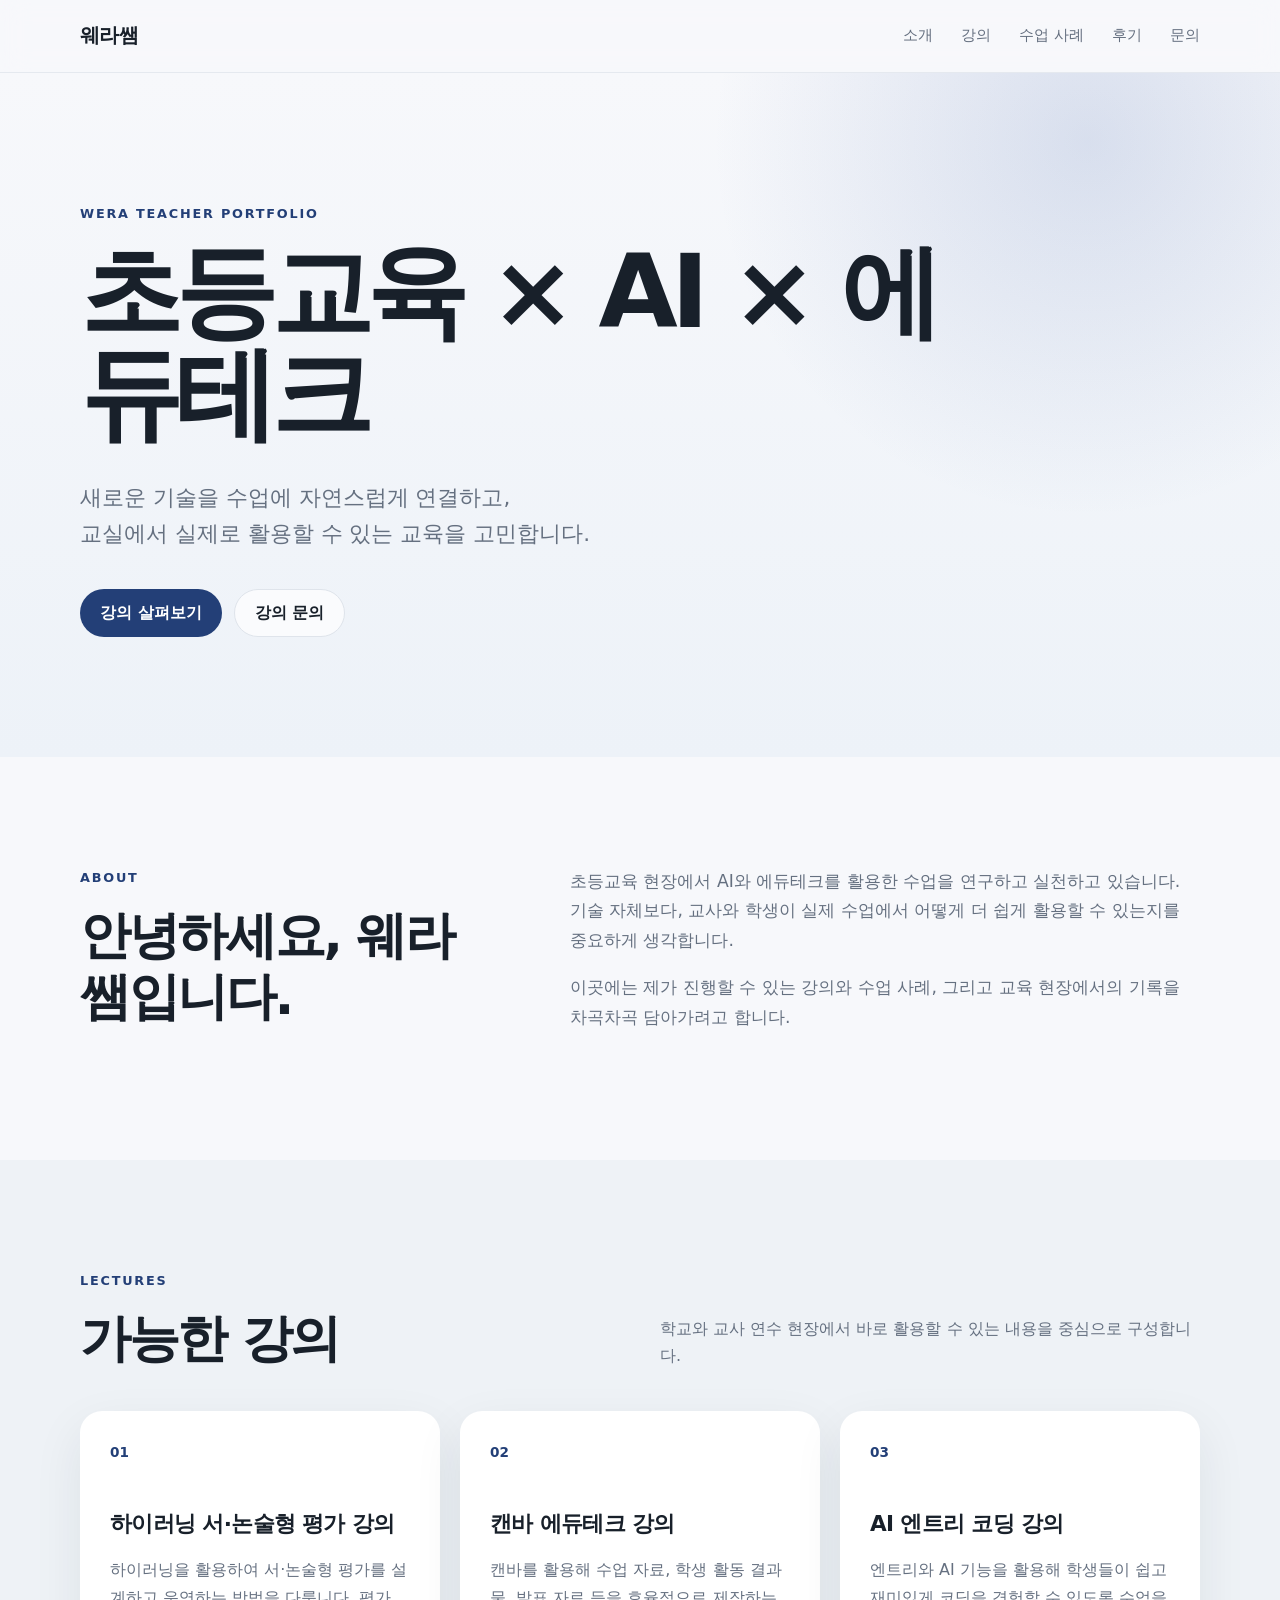
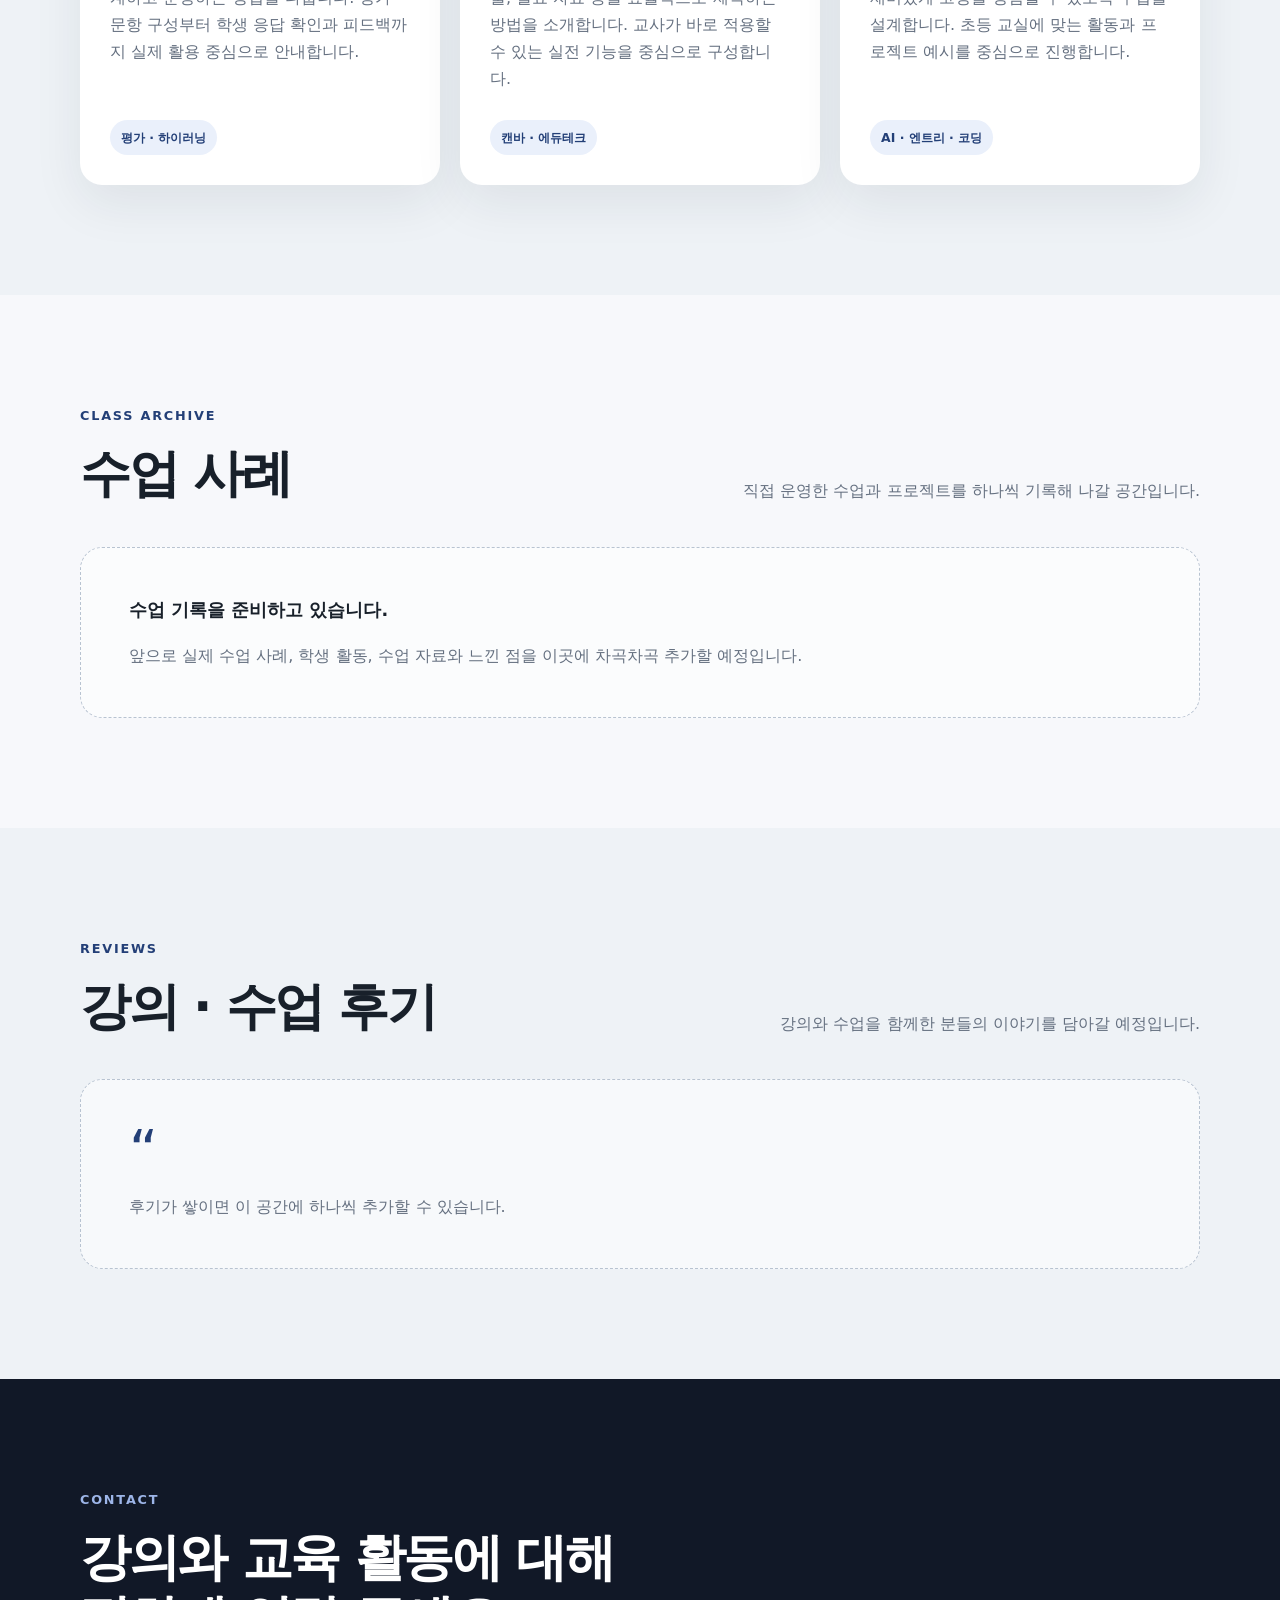
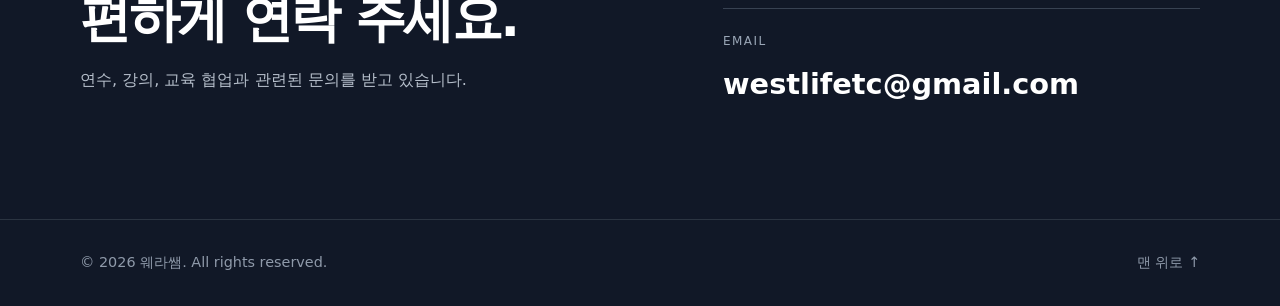
==== index.html @ 9bc21ba9 "Add files via upload" ====
<!DOCTYPE html>
<html lang="ko">
<head>
  <meta charset="UTF-8" />
  <meta name="viewport" content="width=device-width, initial-scale=1.0" />
  <meta name="description" content="웨라쌤 - 초등교육, AI, 에듀테크 강의와 수업 기록" />
  <title>웨라쌤 | 초등교육 · AI · 에듀테크</title>
  <link rel="stylesheet" href="style.css" />
</head>
<body>
  <header class="site-header">
    <div class="container nav-wrap">
      <a class="brand" href="#home">웨라쌤</a>
      <nav class="nav" aria-label="주요 메뉴">
        <a href="#about">소개</a>
        <a href="#lectures">강의</a>
        <a href="#classes">수업 사례</a>
        <a href="#reviews">후기</a>
        <a href="#contact">문의</a>
      </nav>
      <button class="menu-btn" aria-label="메뉴 열기" aria-expanded="false">☰</button>
    </div>
  </header>

  <main>
    <section id="home" class="hero">
      <div class="container hero-inner">
        <p class="eyebrow">WERA TEACHER PORTFOLIO</p>
        <h1>초등교육 × AI × 에듀테크</h1>
        <p class="hero-copy">
          새로운 기술을 수업에 자연스럽게 연결하고,<br />
          교실에서 실제로 활용할 수 있는 교육을 고민합니다.
        </p>
        <div class="hero-actions">
          <a class="btn primary" href="#lectures">강의 살펴보기</a>
          <a class="btn ghost" href="#contact">강의 문의</a>
        </div>
      </div>
    </section>

    <section id="about" class="section">
      <div class="container split">
        <div>
          <p class="section-kicker">ABOUT</p>
          <h2>안녕하세요, 웨라쌤입니다.</h2>
        </div>
        <div class="about-copy">
          <p>
            초등교육 현장에서 AI와 에듀테크를 활용한 수업을 연구하고 실천하고 있습니다.
            기술 자체보다, 교사와 학생이 실제 수업에서 어떻게 더 쉽게 활용할 수 있는지를 중요하게 생각합니다.
          </p>
          <p>
            이곳에는 제가 진행할 수 있는 강의와 수업 사례, 그리고 교육 현장에서의 기록을 차곡차곡 담아가려고 합니다.
          </p>
        </div>
      </div>
    </section>

    <section id="lectures" class="section alt">
      <div class="container">
        <p class="section-kicker">LECTURES</p>
        <div class="section-heading">
          <h2>가능한 강의</h2>
          <p>학교와 교사 연수 현장에서 바로 활용할 수 있는 내용을 중심으로 구성합니다.</p>
        </div>

        <div class="card-grid">
          <article class="card">
            <div class="card-number">01</div>
            <h3>하이러닝 서·논술형 평가 강의</h3>
            <p>
              하이러닝을 활용하여 서·논술형 평가를 설계하고 운영하는 방법을 다룹니다.
              평가 문항 구성부터 학생 응답 확인과 피드백까지 실제 활용 중심으로 안내합니다.
            </p>
            <span class="tag">평가 · 하이러닝</span>
          </article>

          <article class="card">
            <div class="card-number">02</div>
            <h3>캔바 에듀테크 강의</h3>
            <p>
              캔바를 활용해 수업 자료, 학생 활동 결과물, 발표 자료 등을 효율적으로 제작하는 방법을 소개합니다.
              교사가 바로 적용할 수 있는 실전 기능을 중심으로 구성합니다.
            </p>
            <span class="tag">캔바 · 에듀테크</span>
          </article>

          <article class="card">
            <div class="card-number">03</div>
            <h3>AI 엔트리 코딩 강의</h3>
            <p>
              엔트리와 AI 기능을 활용해 학생들이 쉽고 재미있게 코딩을 경험할 수 있도록 수업을 설계합니다.
              초등 교실에 맞는 활동과 프로젝트 예시를 중심으로 진행합니다.
            </p>
            <span class="tag">AI · 엔트리 · 코딩</span>
          </article>
        </div>
      </div>
    </section>

    <section id="classes" class="section">
      <div class="container">
        <p class="section-kicker">CLASS ARCHIVE</p>
        <div class="section-heading">
          <h2>수업 사례</h2>
          <p>직접 운영한 수업과 프로젝트를 하나씩 기록해 나갈 공간입니다.</p>
        </div>

        <div class="placeholder-box">
          <p class="placeholder-title">수업 기록을 준비하고 있습니다.</p>
          <p>
            앞으로 실제 수업 사례, 학생 활동, 수업 자료와 느낀 점을 이곳에 차곡차곡 추가할 예정입니다.
          </p>
        </div>
      </div>
    </section>

    <section id="reviews" class="section alt">
      <div class="container">
        <p class="section-kicker">REVIEWS</p>
        <div class="section-heading">
          <h2>강의 · 수업 후기</h2>
          <p>강의와 수업을 함께한 분들의 이야기를 담아갈 예정입니다.</p>
        </div>

        <div class="review-placeholder">
          <div class="quote-mark">“</div>
          <p>후기가 쌓이면 이 공간에 하나씩 추가할 수 있습니다.</p>
        </div>
      </div>
    </section>

    <section id="contact" class="section contact-section">
      <div class="container contact-box">
        <div>
          <p class="section-kicker">CONTACT</p>
          <h2>강의와 교육 활동에 대해<br />편하게 연락 주세요.</h2>
          <p>
            연수, 강의, 교육 협업과 관련된 문의를 받고 있습니다.
          </p>
        </div>
        <div class="contact-action">
          <span class="contact-label">EMAIL</span>
          <a href="mailto:westlifetc@gmail.com">westlifetc@gmail.com</a>
        </div>
      </div>
    </section>
  </main>

  <footer>
    <div class="container footer-inner">
      <p>© <span id="year"></span> 웨라쌤. All rights reserved.</p>
      <a href="#home">맨 위로 ↑</a>
    </div>
  </footer>

  <script src="script.js"></script>
</body>
</html>
---- style.css ----
:root {
  --bg: #f7f8fb;
  --surface: #ffffff;
  --text: #18202a;
  --muted: #657080;
  --line: #dfe4eb;
  --accent: #233f77;
  --accent-soft: #eaf0fb;
  --dark: #111827;
  --radius: 22px;
  --shadow: 0 18px 50px rgba(20, 32, 54, 0.08);
}

* {
  box-sizing: border-box;
}

html {
  scroll-behavior: smooth;
}

body {
  margin: 0;
  font-family: Pretendard, "Noto Sans KR", "Apple SD Gothic Neo", system-ui, -apple-system, BlinkMacSystemFont, "Segoe UI", sans-serif;
  color: var(--text);
  background: var(--bg);
  line-height: 1.7;
}

a {
  color: inherit;
  text-decoration: none;
}

.container {
  width: min(1120px, calc(100% - 40px));
  margin: 0 auto;
}

.site-header {
  position: sticky;
  top: 0;
  z-index: 20;
  background: rgba(247, 248, 251, 0.88);
  backdrop-filter: blur(14px);
  border-bottom: 1px solid rgba(223, 228, 235, 0.75);
}

.nav-wrap {
  height: 72px;
  display: flex;
  align-items: center;
  justify-content: space-between;
}

.brand {
  font-size: 1.22rem;
  font-weight: 800;
  letter-spacing: -0.03em;
}

.nav {
  display: flex;
  gap: 28px;
  font-size: 0.95rem;
  color: var(--muted);
}

.nav a:hover {
  color: var(--accent);
}

.menu-btn {
  display: none;
  border: 0;
  background: transparent;
  font-size: 1.5rem;
  cursor: pointer;
}

.hero {
  min-height: 76vh;
  display: grid;
  place-items: center;
  background:
    radial-gradient(circle at 85% 10%, rgba(79, 111, 178, 0.18), transparent 30%),
    linear-gradient(180deg, #f7f8fb 0%, #edf2f8 100%);
}

.hero-inner {
  padding: 110px 0 100px;
}

.eyebrow,
.section-kicker {
  margin: 0 0 16px;
  color: var(--accent);
  font-size: 0.8rem;
  font-weight: 800;
  letter-spacing: 0.14em;
}

.hero h1 {
  margin: 0;
  font-size: clamp(3rem, 8vw, 6.8rem);
  line-height: 1;
  letter-spacing: -0.065em;
  max-width: 950px;
}

.hero-copy {
  margin: 34px 0 0;
  color: var(--muted);
  font-size: clamp(1.05rem, 2vw, 1.35rem);
}

.hero-actions {
  display: flex;
  gap: 12px;
  margin-top: 36px;
}

.btn {
  display: inline-flex;
  align-items: center;
  justify-content: center;
  min-height: 48px;
  padding: 0 20px;
  border-radius: 999px;
  font-weight: 700;
}

.btn.primary {
  background: var(--accent);
  color: #fff;
}

.btn.ghost {
  border: 1px solid var(--line);
  background: rgba(255,255,255,0.7);
}

.section {
  padding: 110px 0;
}

.section.alt {
  background: #eef2f6;
}

.split {
  display: grid;
  grid-template-columns: 0.8fr 1.2fr;
  gap: 70px;
}

.section h2 {
  margin: 0;
  font-size: clamp(2rem, 4vw, 3.5rem);
  letter-spacing: -0.045em;
  line-height: 1.2;
}

.about-copy {
  font-size: 1.08rem;
  color: var(--muted);
}

.about-copy p {
  margin-top: 0;
  margin-bottom: 18px;
}

.section-heading {
  display: flex;
  justify-content: space-between;
  gap: 40px;
  align-items: end;
  margin-bottom: 42px;
}

.section-heading p {
  max-width: 540px;
  margin: 0;
  color: var(--muted);
}

.card-grid {
  display: grid;
  grid-template-columns: repeat(3, 1fr);
  gap: 20px;
}

.card {
  min-height: 360px;
  padding: 30px;
  border-radius: var(--radius);
  background: var(--surface);
  box-shadow: var(--shadow);
  display: flex;
  flex-direction: column;
}

.card-number {
  font-size: 0.85rem;
  color: var(--accent);
  font-weight: 800;
  margin-bottom: 45px;
}

.card h3 {
  margin: 0 0 18px;
  font-size: 1.35rem;
  line-height: 1.35;
  letter-spacing: -0.03em;
}

.card p {
  margin: 0;
  color: var(--muted);
  flex: 1;
}

.tag {
  align-self: flex-start;
  margin-top: 28px;
  padding: 7px 11px;
  border-radius: 999px;
  background: var(--accent-soft);
  color: var(--accent);
  font-size: 0.78rem;
  font-weight: 700;
}

.placeholder-box,
.review-placeholder {
  margin-top: 36px;
  border: 1px dashed #b8c3d1;
  border-radius: var(--radius);
  padding: 48px;
  background: rgba(255,255,255,0.55);
}

.placeholder-title {
  margin: 0 0 8px;
  font-weight: 800;
  font-size: 1.1rem;
}

.placeholder-box p:last-child,
.review-placeholder p {
  margin-bottom: 0;
  color: var(--muted);
}

.quote-mark {
  font-size: 3.5rem;
  line-height: 0.8;
  color: var(--accent);
  margin-bottom: 20px;
}

.contact-section {
  background: var(--dark);
  color: #fff;
}

.contact-section .section-kicker {
  color: #9db5e8;
}

.contact-box {
  display: grid;
  grid-template-columns: 1.1fr 0.9fr;
  gap: 60px;
  align-items: end;
}

.contact-box p {
  color: #b6bfcb;
}

.contact-action {
  border-top: 1px solid #384252;
  padding-top: 22px;
}

.contact-label {
  display: block;
  font-size: 0.75rem;
  letter-spacing: 0.12em;
  color: #9aa6b6;
  margin-bottom: 8px;
}

.contact-action a {
  font-size: clamp(1.15rem, 2.5vw, 1.8rem);
  font-weight: 700;
  word-break: break-all;
}

footer {
  background: var(--dark);
  color: #8f9aaa;
  border-top: 1px solid #2b3441;
}

.footer-inner {
  min-height: 86px;
  display: flex;
  align-items: center;
  justify-content: space-between;
  gap: 20px;
  font-size: 0.9rem;
}

@media (max-width: 860px) {
  .nav {
    position: absolute;
    top: 72px;
    left: 20px;
    right: 20px;
    display: none;
    flex-direction: column;
    gap: 0;
    padding: 12px;
    border: 1px solid var(--line);
    border-radius: 16px;
    background: var(--surface);
    box-shadow: var(--shadow);
  }

  .nav.open {
    display: flex;
  }

  .nav a {
    padding: 12px;
  }

  .menu-btn {
    display: block;
  }

  .hero {
    min-height: 70vh;
  }

  .split,
  .contact-box {
    grid-template-columns: 1fr;
    gap: 34px;
  }

  .section-heading {
    display: block;
  }

  .section-heading p {
    margin-top: 14px;
  }

  .card-grid {
    grid-template-columns: 1fr;
  }

  .card {
    min-height: auto;
  }
}

@media (max-width: 560px) {
  .container {
    width: min(100% - 28px, 1120px);
  }

  .hero-inner {
    padding: 90px 0 80px;
  }

  .hero h1 {
    font-size: clamp(2.65rem, 14vw, 4.3rem);
  }

  .hero-actions {
    flex-direction: column;
    align-items: stretch;
  }

  .section {
    padding: 82px 0;
  }

  .placeholder-box,
  .review-placeholder {
    padding: 30px 24px;
  }

  .footer-inner {
    flex-direction: column;
    justify-content: center;
    align-items: flex-start;
    padding: 22px 0;
  }
}
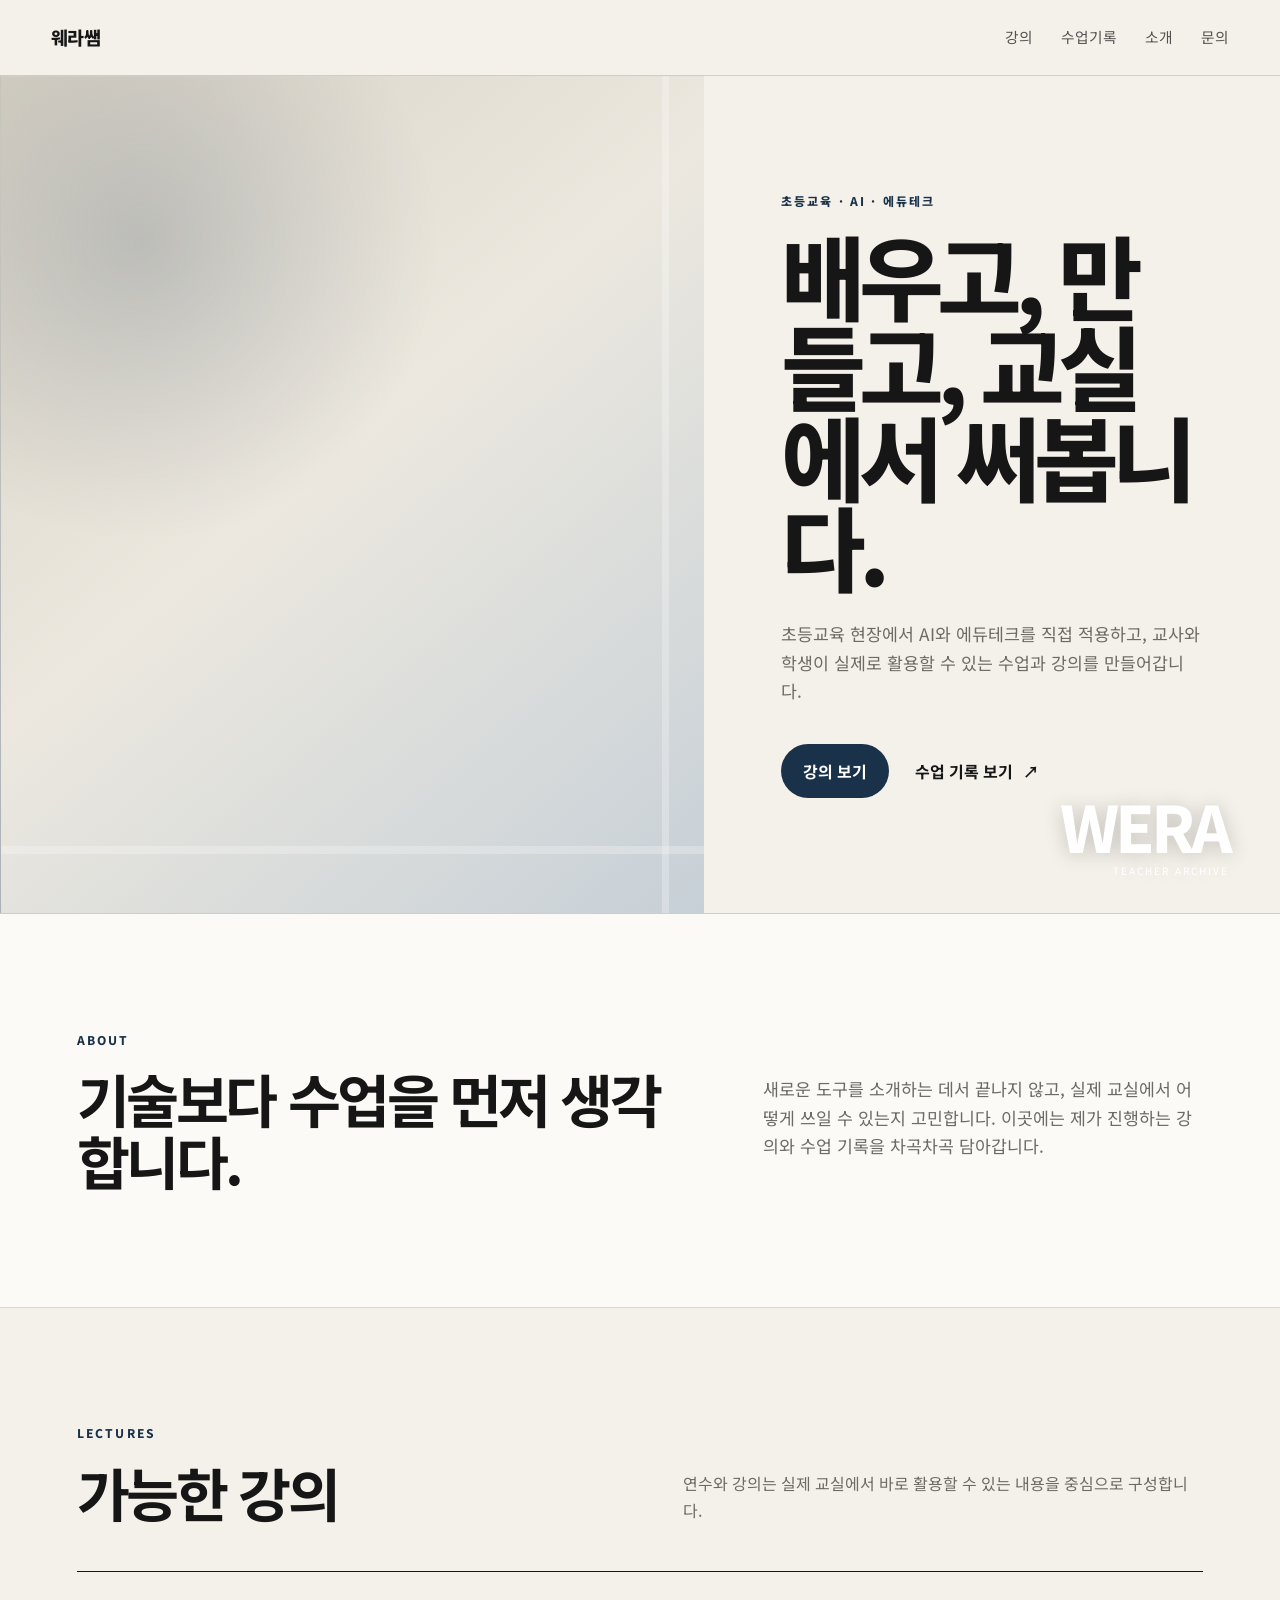
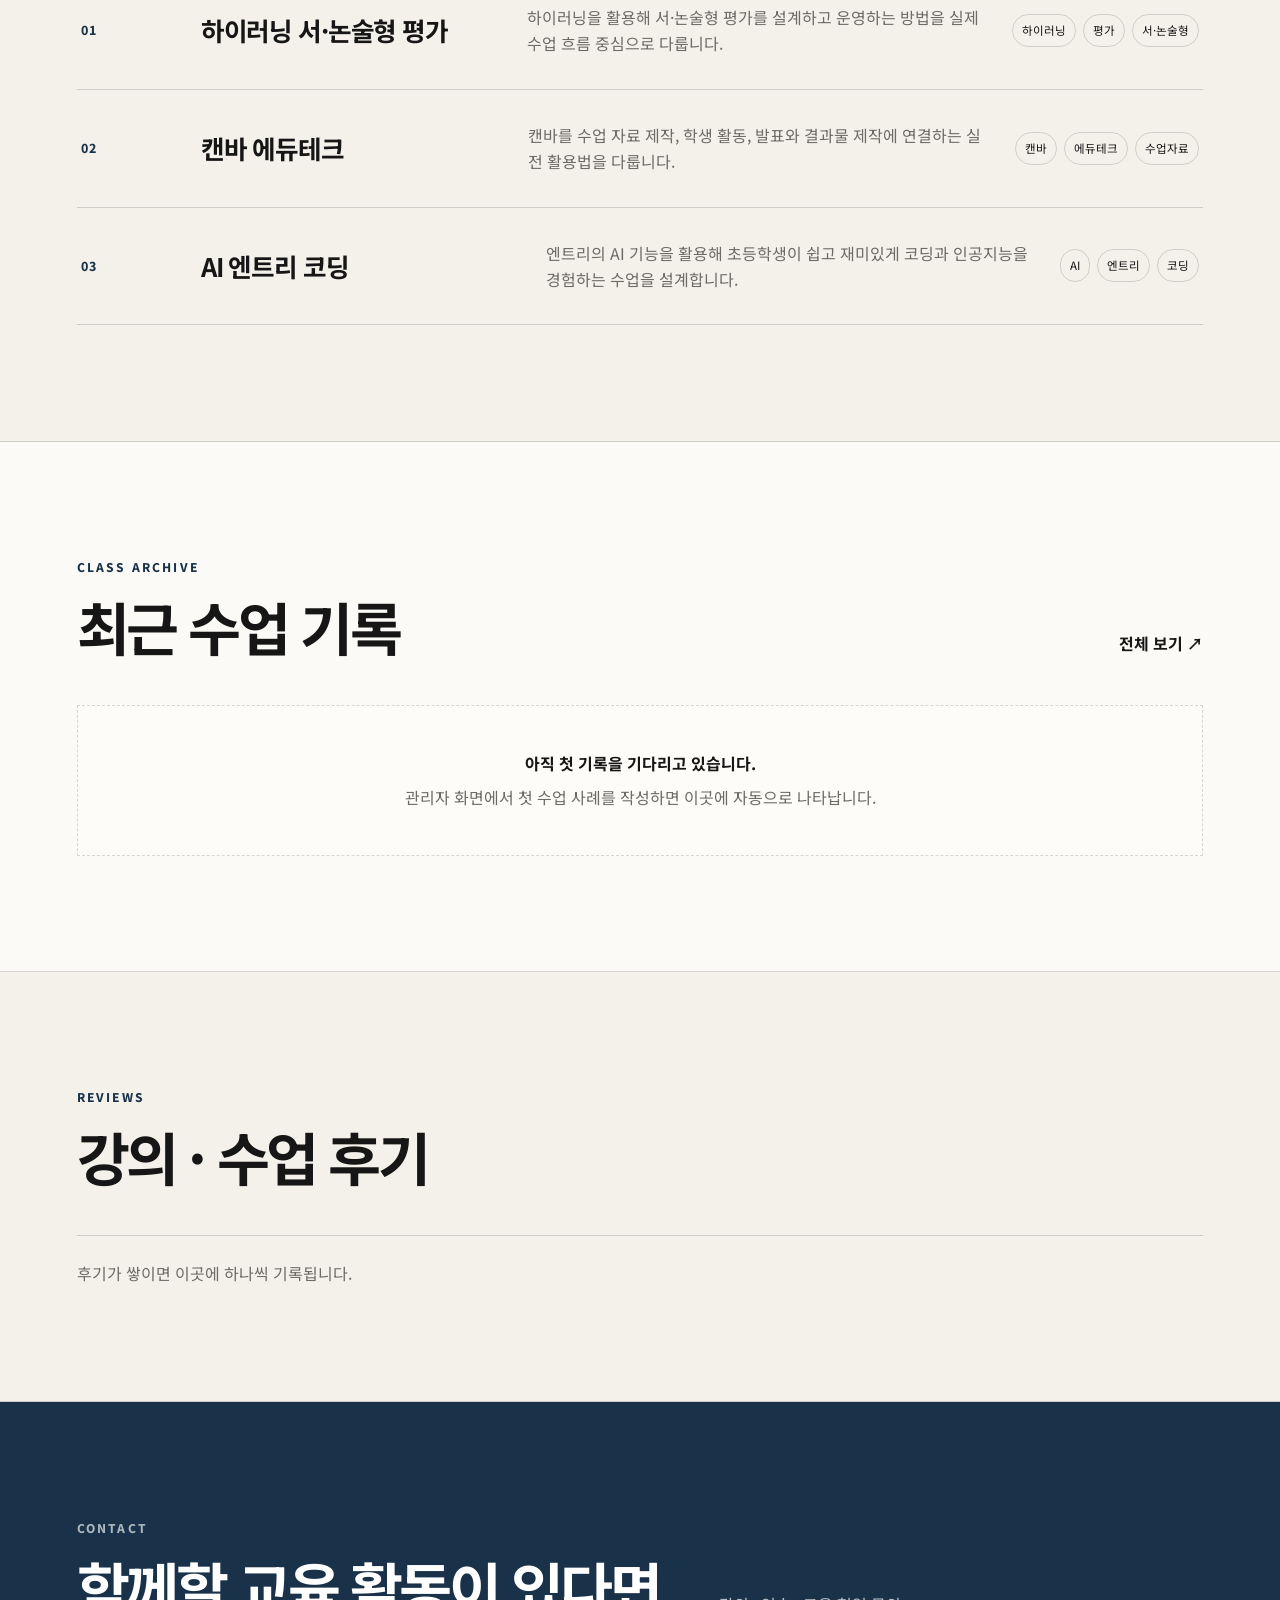
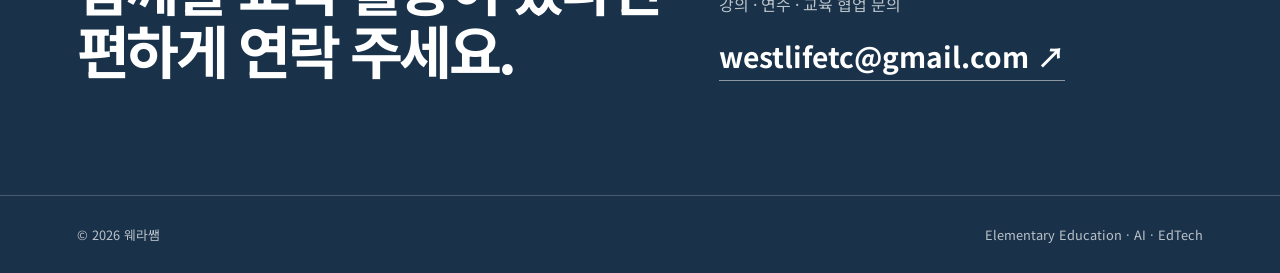
==== commit 5b717cbe: "Add files via upload" ====
--- a/index.html
+++ b/index.html
@@ -1,157 +1,104 @@
-<!DOCTYPE html>
+<!doctype html>
 <html lang="ko">
 <head>
-  <meta charset="UTF-8" />
-  <meta name="viewport" content="width=device-width, initial-scale=1.0" />
-  <meta name="description" content="웨라쌤 - 초등교육, AI, 에듀테크 강의와 수업 기록" />
+  <meta charset="utf-8">
+  <meta name="viewport" content="width=device-width, initial-scale=1">
+  <meta name="description" content="웨라쌤 - 초등교육, AI, 에듀테크 강의와 수업 기록">
   <title>웨라쌤 | 초등교육 · AI · 에듀테크</title>
-  <link rel="stylesheet" href="style.css" />
+  <link rel="preconnect" href="https://fonts.googleapis.com">
+  <link rel="preconnect" href="https://fonts.gstatic.com" crossorigin>
+  <link href="https://fonts.googleapis.com/css2?family=Nanum+Myeongjo:wght@400;700;800&family=Noto+Sans+KR:wght@400;500;600;700;800&family=Noto+Serif+KR:wght@500;600;700&display=swap" rel="stylesheet">
+  <link rel="stylesheet" href="style.css">
 </head>
 <body>
-  <header class="site-header">
-    <div class="container nav-wrap">
-      <a class="brand" href="#home">웨라쌤</a>
-      <nav class="nav" aria-label="주요 메뉴">
-        <a href="#about">소개</a>
-        <a href="#lectures">강의</a>
-        <a href="#classes">수업 사례</a>
-        <a href="#reviews">후기</a>
-        <a href="#contact">문의</a>
-      </nav>
-      <button class="menu-btn" aria-label="메뉴 열기" aria-expanded="false">☰</button>
-    </div>
+  <header class="topbar">
+    <a class="brand" href="./" data-site-name>웨라쌤</a>
+    <nav>
+      <a href="#lectures">강의</a>
+      <a href="archive.html">수업기록</a>
+      <a href="#about">소개</a>
+      <a href="#contact">문의</a>
+    </nav>
   </header>
 
   <main>
-    <section id="home" class="hero">
-      <div class="container hero-inner">
-        <p class="eyebrow">WERA TEACHER PORTFOLIO</p>
-        <h1>초등교육 × AI × 에듀테크</h1>
-        <p class="hero-copy">
-          새로운 기술을 수업에 자연스럽게 연결하고,<br />
-          교실에서 실제로 활용할 수 있는 교육을 고민합니다.
-        </p>
+    <section class="hero" id="home">
+      <div class="hero-media" id="heroMedia" aria-hidden="true"></div>
+      <div class="hero-content">
+        <p class="eyebrow" data-eyebrow>초등교육 · AI · 에듀테크</p>
+        <h1 data-hero-title>배우고, 만들고,<br>교실에서 써봅니다.</h1>
+        <p class="hero-desc" data-hero-description></p>
         <div class="hero-actions">
-          <a class="btn primary" href="#lectures">강의 살펴보기</a>
-          <a class="btn ghost" href="#contact">강의 문의</a>
+          <a class="btn primary" href="#lectures">강의 보기</a>
+          <a class="btn text" href="archive.html">수업 기록 보기 <span>↗</span></a>
         </div>
+      </div>
+      <div class="hero-stamp" aria-hidden="true">
+        <span>WERA</span>
+        <small>TEACHER ARCHIVE</small>
       </div>
     </section>
 
-    <section id="about" class="section">
-      <div class="container split">
-        <div>
-          <p class="section-kicker">ABOUT</p>
-          <h2>안녕하세요, 웨라쌤입니다.</h2>
-        </div>
-        <div class="about-copy">
-          <p>
-            초등교육 현장에서 AI와 에듀테크를 활용한 수업을 연구하고 실천하고 있습니다.
-            기술 자체보다, 교사와 학생이 실제 수업에서 어떻게 더 쉽게 활용할 수 있는지를 중요하게 생각합니다.
-          </p>
-          <p>
-            이곳에는 제가 진행할 수 있는 강의와 수업 사례, 그리고 교육 현장에서의 기록을 차곡차곡 담아가려고 합니다.
-          </p>
-        </div>
+    <section class="manifesto" id="about">
+      <p class="section-label">ABOUT</p>
+      <div class="manifesto-grid">
+        <h2 data-about-title>기술보다 수업을 먼저 생각합니다.</h2>
+        <p data-about-text></p>
       </div>
     </section>
 
-    <section id="lectures" class="section alt">
-      <div class="container">
-        <p class="section-kicker">LECTURES</p>
-        <div class="section-heading">
+    <section class="lectures" id="lectures">
+      <div class="section-head">
+        <div>
+          <p class="section-label">LECTURES</p>
           <h2>가능한 강의</h2>
-          <p>학교와 교사 연수 현장에서 바로 활용할 수 있는 내용을 중심으로 구성합니다.</p>
         </div>
+        <p>연수와 강의는 실제 교실에서 바로 활용할 수 있는 내용을 중심으로 구성합니다.</p>
+      </div>
+      <div class="lecture-list" id="lectureList"></div>
+    </section>
 
-        <div class="card-grid">
-          <article class="card">
-            <div class="card-number">01</div>
-            <h3>하이러닝 서·논술형 평가 강의</h3>
-            <p>
-              하이러닝을 활용하여 서·논술형 평가를 설계하고 운영하는 방법을 다룹니다.
-              평가 문항 구성부터 학생 응답 확인과 피드백까지 실제 활용 중심으로 안내합니다.
-            </p>
-            <span class="tag">평가 · 하이러닝</span>
-          </article>
-
-          <article class="card">
-            <div class="card-number">02</div>
-            <h3>캔바 에듀테크 강의</h3>
-            <p>
-              캔바를 활용해 수업 자료, 학생 활동 결과물, 발표 자료 등을 효율적으로 제작하는 방법을 소개합니다.
-              교사가 바로 적용할 수 있는 실전 기능을 중심으로 구성합니다.
-            </p>
-            <span class="tag">캔바 · 에듀테크</span>
-          </article>
-
-          <article class="card">
-            <div class="card-number">03</div>
-            <h3>AI 엔트리 코딩 강의</h3>
-            <p>
-              엔트리와 AI 기능을 활용해 학생들이 쉽고 재미있게 코딩을 경험할 수 있도록 수업을 설계합니다.
-              초등 교실에 맞는 활동과 프로젝트 예시를 중심으로 진행합니다.
-            </p>
-            <span class="tag">AI · 엔트리 · 코딩</span>
-          </article>
+    <section class="archive-preview">
+      <div class="section-head">
+        <div>
+          <p class="section-label">CLASS ARCHIVE</p>
+          <h2>최근 수업 기록</h2>
         </div>
+        <a class="all-link" href="archive.html">전체 보기 ↗</a>
+      </div>
+      <div id="recentPosts" class="posts-grid"></div>
+      <div id="emptyPosts" class="empty-state">
+        <strong>아직 첫 기록을 기다리고 있습니다.</strong>
+        <p>관리자 화면에서 첫 수업 사례를 작성하면 이곳에 자동으로 나타납니다.</p>
       </div>
     </section>
 
-    <section id="classes" class="section">
-      <div class="container">
-        <p class="section-kicker">CLASS ARCHIVE</p>
-        <div class="section-heading">
-          <h2>수업 사례</h2>
-          <p>직접 운영한 수업과 프로젝트를 하나씩 기록해 나갈 공간입니다.</p>
-        </div>
-
-        <div class="placeholder-box">
-          <p class="placeholder-title">수업 기록을 준비하고 있습니다.</p>
-          <p>
-            앞으로 실제 수업 사례, 학생 활동, 수업 자료와 느낀 점을 이곳에 차곡차곡 추가할 예정입니다.
-          </p>
+    <section class="reviews-section" id="reviewsSection">
+      <div class="section-head">
+        <div>
+          <p class="section-label">REVIEWS</p>
+          <h2>강의 · 수업 후기</h2>
         </div>
       </div>
+      <div id="reviewsList" class="reviews-list"></div>
+      <div id="emptyReviews" class="empty-review">후기가 쌓이면 이곳에 하나씩 기록됩니다.</div>
     </section>
 
-    <section id="reviews" class="section alt">
-      <div class="container">
-        <p class="section-kicker">REVIEWS</p>
-        <div class="section-heading">
-          <h2>강의 · 수업 후기</h2>
-          <p>강의와 수업을 함께한 분들의 이야기를 담아갈 예정입니다.</p>
-        </div>
-
-        <div class="review-placeholder">
-          <div class="quote-mark">“</div>
-          <p>후기가 쌓이면 이 공간에 하나씩 추가할 수 있습니다.</p>
-        </div>
-      </div>
-    </section>
-
-    <section id="contact" class="section contact-section">
-      <div class="container contact-box">
+    <section class="contact" id="contact">
+      <p class="section-label">CONTACT</p>
+      <div class="contact-grid">
+        <h2>함께할 교육 활동이 있다면<br>편하게 연락 주세요.</h2>
         <div>
-          <p class="section-kicker">CONTACT</p>
-          <h2>강의와 교육 활동에 대해<br />편하게 연락 주세요.</h2>
-          <p>
-            연수, 강의, 교육 협업과 관련된 문의를 받고 있습니다.
-          </p>
-        </div>
-        <div class="contact-action">
-          <span class="contact-label">EMAIL</span>
-          <a href="mailto:westlifetc@gmail.com">westlifetc@gmail.com</a>
+          <p>강의 · 연수 · 교육 협업 문의</p>
+          <a id="emailLink" href="mailto:westlifetc@gmail.com">westlifetc@gmail.com ↗</a>
         </div>
       </div>
     </section>
   </main>
 
   <footer>
-    <div class="container footer-inner">
-      <p>© <span id="year"></span> 웨라쌤. All rights reserved.</p>
-      <a href="#home">맨 위로 ↑</a>
-    </div>
+    <span>© <span id="year"></span> <span data-site-name>웨라쌤</span></span>
+    <span>Elementary Education · AI · EdTech</span>
   </footer>
 
   <script src="script.js"></script>
--- a/style.css
+++ b/style.css
@@ -1,405 +1,132 @@
-:root {
-  --bg: #f7f8fb;
-  --surface: #ffffff;
-  --text: #18202a;
-  --muted: #657080;
-  --line: #dfe4eb;
-  --accent: #233f77;
-  --accent-soft: #eaf0fb;
-  --dark: #111827;
-  --radius: 22px;
-  --shadow: 0 18px 50px rgba(20, 32, 54, 0.08);
+:root{
+  --accent:#19324a;
+  --bg:#f4f1ea;
+  --ink:#161616;
+  --muted:#6d6b66;
+  --paper:#fbfaf6;
+  --line:rgba(22,22,22,.16);
+  --font:"Noto Sans KR", system-ui, sans-serif;
 }
-
-* {
-  box-sizing: border-box;
+*{box-sizing:border-box}
+html{scroll-behavior:smooth}
+body{margin:0;background:var(--bg);color:var(--ink);font-family:var(--font);line-height:1.65}
+a{color:inherit;text-decoration:none}
+img{max-width:100%;display:block}
+button,input,textarea,select{font:inherit}
+.topbar{
+  position:sticky;top:0;z-index:30;height:76px;padding:0 clamp(22px,4vw,64px);
+  display:flex;align-items:center;justify-content:space-between;
+  border-bottom:1px solid var(--line);background:color-mix(in srgb,var(--bg) 88%, transparent);
+  backdrop-filter:blur(16px)
 }
-
-html {
-  scroll-behavior: smooth;
+.brand{font-weight:800;font-size:1.15rem;letter-spacing:-.04em}
+.topbar nav{display:flex;gap:28px;font-size:.92rem}
+.topbar nav a{opacity:.72}.topbar nav a:hover,.topbar nav a.active{opacity:1}
+.hero{
+  min-height:calc(100vh - 76px);position:relative;overflow:hidden;
+  display:grid;grid-template-columns:minmax(0,1.1fr) minmax(320px,.9fr);
+  border-bottom:1px solid var(--line)
 }
-
-body {
-  margin: 0;
-  font-family: Pretendard, "Noto Sans KR", "Apple SD Gothic Neo", system-ui, -apple-system, BlinkMacSystemFont, "Segoe UI", sans-serif;
-  color: var(--text);
-  background: var(--bg);
-  line-height: 1.7;
+.hero-content{padding:clamp(70px,9vw,140px) clamp(24px,6vw,96px);position:relative;z-index:2}
+.eyebrow,.section-label{font-size:.75rem;letter-spacing:.18em;font-weight:800;color:var(--accent);margin:0 0 18px}
+.hero h1{font-size:clamp(3.4rem,7.2vw,7.7rem);line-height:.98;letter-spacing:-.075em;margin:0;max-width:900px;font-weight:800}
+.hero-desc{max-width:650px;font-size:clamp(1rem,1.35vw,1.18rem);color:var(--muted);margin:30px 0 0}
+.hero-actions{display:flex;align-items:center;gap:26px;margin-top:38px}
+.btn.primary{background:var(--accent);color:white;border-radius:999px;padding:14px 22px;font-weight:700}
+.btn.text{font-weight:700}.btn.text span{display:inline-block;margin-left:6px}
+.hero-media{
+  min-height:520px;border-left:1px solid var(--line);position:relative;background:
+  radial-gradient(circle at 20% 20%,color-mix(in srgb,var(--accent) 18%, transparent),transparent 34%),
+  linear-gradient(140deg,#d8d2c6 0%,#ece8df 46%,#c7d0d7 100%);
+  background-size:cover;background-position:center
 }
-
-a {
-  color: inherit;
-  text-decoration: none;
+.hero-media::after{
+  content:"";position:absolute;inset:0;background:
+  linear-gradient(to right,transparent 0 94%,rgba(255,255,255,.25) 94% 95%,transparent 95%),
+  linear-gradient(to bottom,transparent 0 92%,rgba(255,255,255,.25) 92% 93%,transparent 93%)
 }
-
-.container {
-  width: min(1120px, calc(100% - 40px));
-  margin: 0 auto;
+.hero-stamp{
+  position:absolute;right:clamp(18px,4vw,58px);bottom:32px;z-index:3;
+  color:white;text-shadow:0 2px 20px rgba(0,0,0,.2);text-align:right
 }
-
-.site-header {
-  position: sticky;
-  top: 0;
-  z-index: 20;
-  background: rgba(247, 248, 251, 0.88);
-  backdrop-filter: blur(14px);
-  border-bottom: 1px solid rgba(223, 228, 235, 0.75);
+.hero-stamp span{display:block;font-size:clamp(2.5rem,5vw,5rem);font-weight:800;letter-spacing:-.06em;line-height:.9}
+.hero-stamp small{letter-spacing:.2em;font-size:.63rem}
+.manifesto,.lectures,.archive-preview,.reviews-section,.contact,.archive-page{padding:clamp(80px,9vw,140px) clamp(24px,6vw,96px)}
+.manifesto{background:var(--paper);border-bottom:1px solid var(--line)}
+.manifesto-grid{display:grid;grid-template-columns:1.15fr .85fr;gap:clamp(40px,7vw,110px);align-items:start}
+.manifesto h2,.section-head h2,.contact h2{font-size:clamp(2.35rem,4.5vw,5rem);line-height:1.08;letter-spacing:-.06em;margin:0}
+.manifesto-grid>p{font-size:1.08rem;color:var(--muted);max-width:620px;margin:8px 0 0}
+.lectures{border-bottom:1px solid var(--line)}
+.section-head{display:flex;align-items:end;justify-content:space-between;gap:40px;margin-bottom:48px}
+.section-head>p{max-width:520px;color:var(--muted);margin:0}
+.lecture-list{border-top:1px solid var(--ink)}
+.lecture-item{
+  display:grid;grid-template-columns:90px minmax(260px,.65fr) 1fr auto;gap:30px;align-items:center;
+  padding:32px 4px;border-bottom:1px solid var(--line);transition:.25s ease
 }
-
-.nav-wrap {
-  height: 72px;
-  display: flex;
-  align-items: center;
-  justify-content: space-between;
+.lecture-item:hover{padding-left:14px;background:rgba(255,255,255,.22)}
+.lecture-no{font-size:.77rem;letter-spacing:.12em;color:var(--accent);font-weight:800}
+.lecture-item h3{font-size:clamp(1.35rem,2vw,2.1rem);line-height:1.25;letter-spacing:-.045em;margin:0}
+.lecture-item p{margin:0;color:var(--muted)}
+.tags{display:flex;gap:7px;flex-wrap:wrap;justify-content:flex-end}
+.tag{font-size:.72rem;border:1px solid var(--line);padding:6px 9px;border-radius:999px;white-space:nowrap}
+.archive-preview{background:var(--paper);border-bottom:1px solid var(--line)}
+.all-link{font-weight:700}
+.posts-grid{display:grid;grid-template-columns:repeat(3,1fr);gap:22px}
+.post-card{border-top:1px solid var(--ink);padding-top:14px;display:block}
+.post-cover{aspect-ratio:4/3;object-fit:cover;width:100%;background:#dedad0;margin:0 0 18px}
+.post-meta{display:flex;justify-content:space-between;gap:12px;font-size:.76rem;color:var(--muted);margin-bottom:10px}
+.post-card h3{font-size:1.35rem;line-height:1.35;letter-spacing:-.04em;margin:0 0 10px}
+.post-card p{color:var(--muted);margin:0;font-size:.94rem}
+.empty-state{border:1px dashed var(--line);padding:44px;text-align:center;background:rgba(255,255,255,.3)}
+.empty-state p{color:var(--muted);margin:8px 0 0}
+.reviews-section{border-bottom:1px solid var(--line)}
+.reviews-list{display:grid;grid-template-columns:repeat(2,1fr);gap:18px}
+.review{padding:30px;background:var(--paper);border:1px solid var(--line)}
+.review blockquote{font-size:1.15rem;margin:0 0 18px}
+.review cite{font-style:normal;color:var(--muted);font-size:.86rem}
+.empty-review{color:var(--muted);border-top:1px solid var(--line);padding-top:24px}
+.contact{background:var(--accent);color:#fff}
+.contact .section-label{color:rgba(255,255,255,.65)}
+.contact-grid{display:grid;grid-template-columns:1.1fr .9fr;gap:50px;align-items:end}
+.contact-grid>div p{color:rgba(255,255,255,.7)}
+.contact-grid a{font-size:clamp(1.15rem,2.2vw,2rem);font-weight:700;border-bottom:1px solid rgba(255,255,255,.5);padding-bottom:4px}
+footer{padding:28px clamp(24px,6vw,96px);display:flex;justify-content:space-between;gap:20px;font-size:.8rem;border-top:1px solid rgba(255,255,255,.2);background:var(--accent);color:rgba(255,255,255,.7)}
+.archive-hero{padding:clamp(75px,10vw,150px) clamp(24px,6vw,96px) 50px;border-bottom:1px solid var(--line)}
+.archive-hero h1{font-size:clamp(4rem,9vw,9rem);line-height:.9;letter-spacing:-.08em;margin:0}
+.archive-hero>p:last-child{max-width:620px;color:var(--muted);margin-top:30px}
+.archive-tools{display:flex;justify-content:space-between;align-items:center;gap:20px;margin-bottom:36px;border-bottom:1px solid var(--line);padding-bottom:20px}
+.filters{display:flex;gap:9px;flex-wrap:wrap}
+.filter-btn{border:1px solid var(--line);background:transparent;border-radius:999px;padding:7px 12px;cursor:pointer}
+.filter-btn.active{background:var(--accent);color:white;border-color:var(--accent)}
+.archive-grid{grid-template-columns:repeat(3,1fr)}
+.post-article{max-width:900px;margin:0 auto;padding:clamp(70px,9vw,130px) 24px}
+.post-article .back{display:inline-block;margin-bottom:40px;color:var(--muted)}
+.post-head{margin-bottom:34px}
+.post-head .post-meta{justify-content:flex-start;gap:16px}
+.post-head h1{font-size:clamp(2.5rem,6vw,5.8rem);line-height:1.05;letter-spacing:-.065em;margin:12px 0 18px}
+.post-head .lead{font-size:1.15rem;color:var(--muted);max-width:720px}
+.post-hero-image{width:100%;max-height:620px;object-fit:cover;margin:36px 0 48px}
+.post-body{font-size:1.05rem}
+.post-body h2{font-size:2rem;letter-spacing:-.04em;margin:2.4em 0 .7em}
+.post-body h3{font-size:1.35rem;margin:2em 0 .6em}
+.post-body p{margin:0 0 1.25em}
+.post-body blockquote{border-left:3px solid var(--accent);margin:1.8em 0;padding:.3em 0 .3em 1.2em;color:var(--muted)}
+.post-body ul,.post-body ol{padding-left:1.4em}
+.post-body img{margin:28px 0}
+@media(max-width:900px){
+  .hero{grid-template-columns:1fr}.hero-media{border-left:0;border-top:1px solid var(--line);min-height:360px}.hero-stamp{bottom:24px}
+  .manifesto-grid,.contact-grid{grid-template-columns:1fr}.section-head{display:block}.section-head>p,.all-link{display:block;margin-top:18px}
+  .lecture-item{grid-template-columns:50px 1fr}.lecture-item p,.lecture-item .tags{grid-column:2}.tags{justify-content:flex-start}
+  .posts-grid,.archive-grid{grid-template-columns:repeat(2,1fr)}
 }
-
-.brand {
-  font-size: 1.22rem;
-  font-weight: 800;
-  letter-spacing: -0.03em;
+@media(max-width:620px){
+  .topbar{height:66px;padding:0 18px}.topbar nav{gap:14px;font-size:.82rem}.topbar nav a:nth-child(3){display:none}
+  .hero{min-height:auto}.hero-content{padding:64px 22px 56px}.hero h1{font-size:clamp(3rem,15vw,5.3rem)}.hero-media{min-height:290px}
+  .hero-actions{align-items:flex-start;flex-direction:column;gap:16px}.hero-stamp{right:18px}
+  .manifesto,.lectures,.archive-preview,.reviews-section,.contact,.archive-page{padding:74px 22px}
+  .lecture-item{grid-template-columns:1fr;gap:12px}.lecture-item p,.lecture-item .tags{grid-column:1}.lecture-no{margin-bottom:4px}
+  .posts-grid,.archive-grid,.reviews-list{grid-template-columns:1fr}
+  footer{padding:24px 22px;flex-direction:column}
+  .archive-hero{padding:72px 22px 38px}.archive-hero h1{font-size:clamp(3.7rem,19vw,6.5rem)}
 }
-
-.nav {
-  display: flex;
-  gap: 28px;
-  font-size: 0.95rem;
-  color: var(--muted);
-}
-
-.nav a:hover {
-  color: var(--accent);
-}
-
-.menu-btn {
-  display: none;
-  border: 0;
-  background: transparent;
-  font-size: 1.5rem;
-  cursor: pointer;
-}
-
-.hero {
-  min-height: 76vh;
-  display: grid;
-  place-items: center;
-  background:
-    radial-gradient(circle at 85% 10%, rgba(79, 111, 178, 0.18), transparent 30%),
-    linear-gradient(180deg, #f7f8fb 0%, #edf2f8 100%);
-}
-
-.hero-inner {
-  padding: 110px 0 100px;
-}
-
-.eyebrow,
-.section-kicker {
-  margin: 0 0 16px;
-  color: var(--accent);
-  font-size: 0.8rem;
-  font-weight: 800;
-  letter-spacing: 0.14em;
-}
-
-.hero h1 {
-  margin: 0;
-  font-size: clamp(3rem, 8vw, 6.8rem);
-  line-height: 1;
-  letter-spacing: -0.065em;
-  max-width: 950px;
-}
-
-.hero-copy {
-  margin: 34px 0 0;
-  color: var(--muted);
-  font-size: clamp(1.05rem, 2vw, 1.35rem);
-}
-
-.hero-actions {
-  display: flex;
-  gap: 12px;
-  margin-top: 36px;
-}
-
-.btn {
-  display: inline-flex;
-  align-items: center;
-  justify-content: center;
-  min-height: 48px;
-  padding: 0 20px;
-  border-radius: 999px;
-  font-weight: 700;
-}
-
-.btn.primary {
-  background: var(--accent);
-  color: #fff;
-}
-
-.btn.ghost {
-  border: 1px solid var(--line);
-  background: rgba(255,255,255,0.7);
-}
-
-.section {
-  padding: 110px 0;
-}
-
-.section.alt {
-  background: #eef2f6;
-}
-
-.split {
-  display: grid;
-  grid-template-columns: 0.8fr 1.2fr;
-  gap: 70px;
-}
-
-.section h2 {
-  margin: 0;
-  font-size: clamp(2rem, 4vw, 3.5rem);
-  letter-spacing: -0.045em;
-  line-height: 1.2;
-}
-
-.about-copy {
-  font-size: 1.08rem;
-  color: var(--muted);
-}
-
-.about-copy p {
-  margin-top: 0;
-  margin-bottom: 18px;
-}
-
-.section-heading {
-  display: flex;
-  justify-content: space-between;
-  gap: 40px;
-  align-items: end;
-  margin-bottom: 42px;
-}
-
-.section-heading p {
-  max-width: 540px;
-  margin: 0;
-  color: var(--muted);
-}
-
-.card-grid {
-  display: grid;
-  grid-template-columns: repeat(3, 1fr);
-  gap: 20px;
-}
-
-.card {
-  min-height: 360px;
-  padding: 30px;
-  border-radius: var(--radius);
-  background: var(--surface);
-  box-shadow: var(--shadow);
-  display: flex;
-  flex-direction: column;
-}
-
-.card-number {
-  font-size: 0.85rem;
-  color: var(--accent);
-  font-weight: 800;
-  margin-bottom: 45px;
-}
-
-.card h3 {
-  margin: 0 0 18px;
-  font-size: 1.35rem;
-  line-height: 1.35;
-  letter-spacing: -0.03em;
-}
-
-.card p {
-  margin: 0;
-  color: var(--muted);
-  flex: 1;
-}
-
-.tag {
-  align-self: flex-start;
-  margin-top: 28px;
-  padding: 7px 11px;
-  border-radius: 999px;
-  background: var(--accent-soft);
-  color: var(--accent);
-  font-size: 0.78rem;
-  font-weight: 700;
-}
-
-.placeholder-box,
-.review-placeholder {
-  margin-top: 36px;
-  border: 1px dashed #b8c3d1;
-  border-radius: var(--radius);
-  padding: 48px;
-  background: rgba(255,255,255,0.55);
-}
-
-.placeholder-title {
-  margin: 0 0 8px;
-  font-weight: 800;
-  font-size: 1.1rem;
-}
-
-.placeholder-box p:last-child,
-.review-placeholder p {
-  margin-bottom: 0;
-  color: var(--muted);
-}
-
-.quote-mark {
-  font-size: 3.5rem;
-  line-height: 0.8;
-  color: var(--accent);
-  margin-bottom: 20px;
-}
-
-.contact-section {
-  background: var(--dark);
-  color: #fff;
-}
-
-.contact-section .section-kicker {
-  color: #9db5e8;
-}
-
-.contact-box {
-  display: grid;
-  grid-template-columns: 1.1fr 0.9fr;
-  gap: 60px;
-  align-items: end;
-}
-
-.contact-box p {
-  color: #b6bfcb;
-}
-
-.contact-action {
-  border-top: 1px solid #384252;
-  padding-top: 22px;
-}
-
-.contact-label {
-  display: block;
-  font-size: 0.75rem;
-  letter-spacing: 0.12em;
-  color: #9aa6b6;
-  margin-bottom: 8px;
-}
-
-.contact-action a {
-  font-size: clamp(1.15rem, 2.5vw, 1.8rem);
-  font-weight: 700;
-  word-break: break-all;
-}
-
-footer {
-  background: var(--dark);
-  color: #8f9aaa;
-  border-top: 1px solid #2b3441;
-}
-
-.footer-inner {
-  min-height: 86px;
-  display: flex;
-  align-items: center;
-  justify-content: space-between;
-  gap: 20px;
-  font-size: 0.9rem;
-}
-
-@media (max-width: 860px) {
-  .nav {
-    position: absolute;
-    top: 72px;
-    left: 20px;
-    right: 20px;
-    display: none;
-    flex-direction: column;
-    gap: 0;
-    padding: 12px;
-    border: 1px solid var(--line);
-    border-radius: 16px;
-    background: var(--surface);
-    box-shadow: var(--shadow);
-  }
-
-  .nav.open {
-    display: flex;
-  }
-
-  .nav a {
-    padding: 12px;
-  }
-
-  .menu-btn {
-    display: block;
-  }
-
-  .hero {
-    min-height: 70vh;
-  }
-
-  .split,
-  .contact-box {
-    grid-template-columns: 1fr;
-    gap: 34px;
-  }
-
-  .section-heading {
-    display: block;
-  }
-
-  .section-heading p {
-    margin-top: 14px;
-  }
-
-  .card-grid {
-    grid-template-columns: 1fr;
-  }
-
-  .card {
-    min-height: auto;
-  }
-}
-
-@media (max-width: 560px) {
-  .container {
-    width: min(100% - 28px, 1120px);
-  }
-
-  .hero-inner {
-    padding: 90px 0 80px;
-  }
-
-  .hero h1 {
-    font-size: clamp(2.65rem, 14vw, 4.3rem);
-  }
-
-  .hero-actions {
-    flex-direction: column;
-    align-items: stretch;
-  }
-
-  .section {
-    padding: 82px 0;
-  }
-
-  .placeholder-box,
-  .review-placeholder {
-    padding: 30px 24px;
-  }
-
-  .footer-inner {
-    flex-direction: column;
-    justify-content: center;
-    align-items: flex-start;
-    padding: 22px 0;
-  }
-}
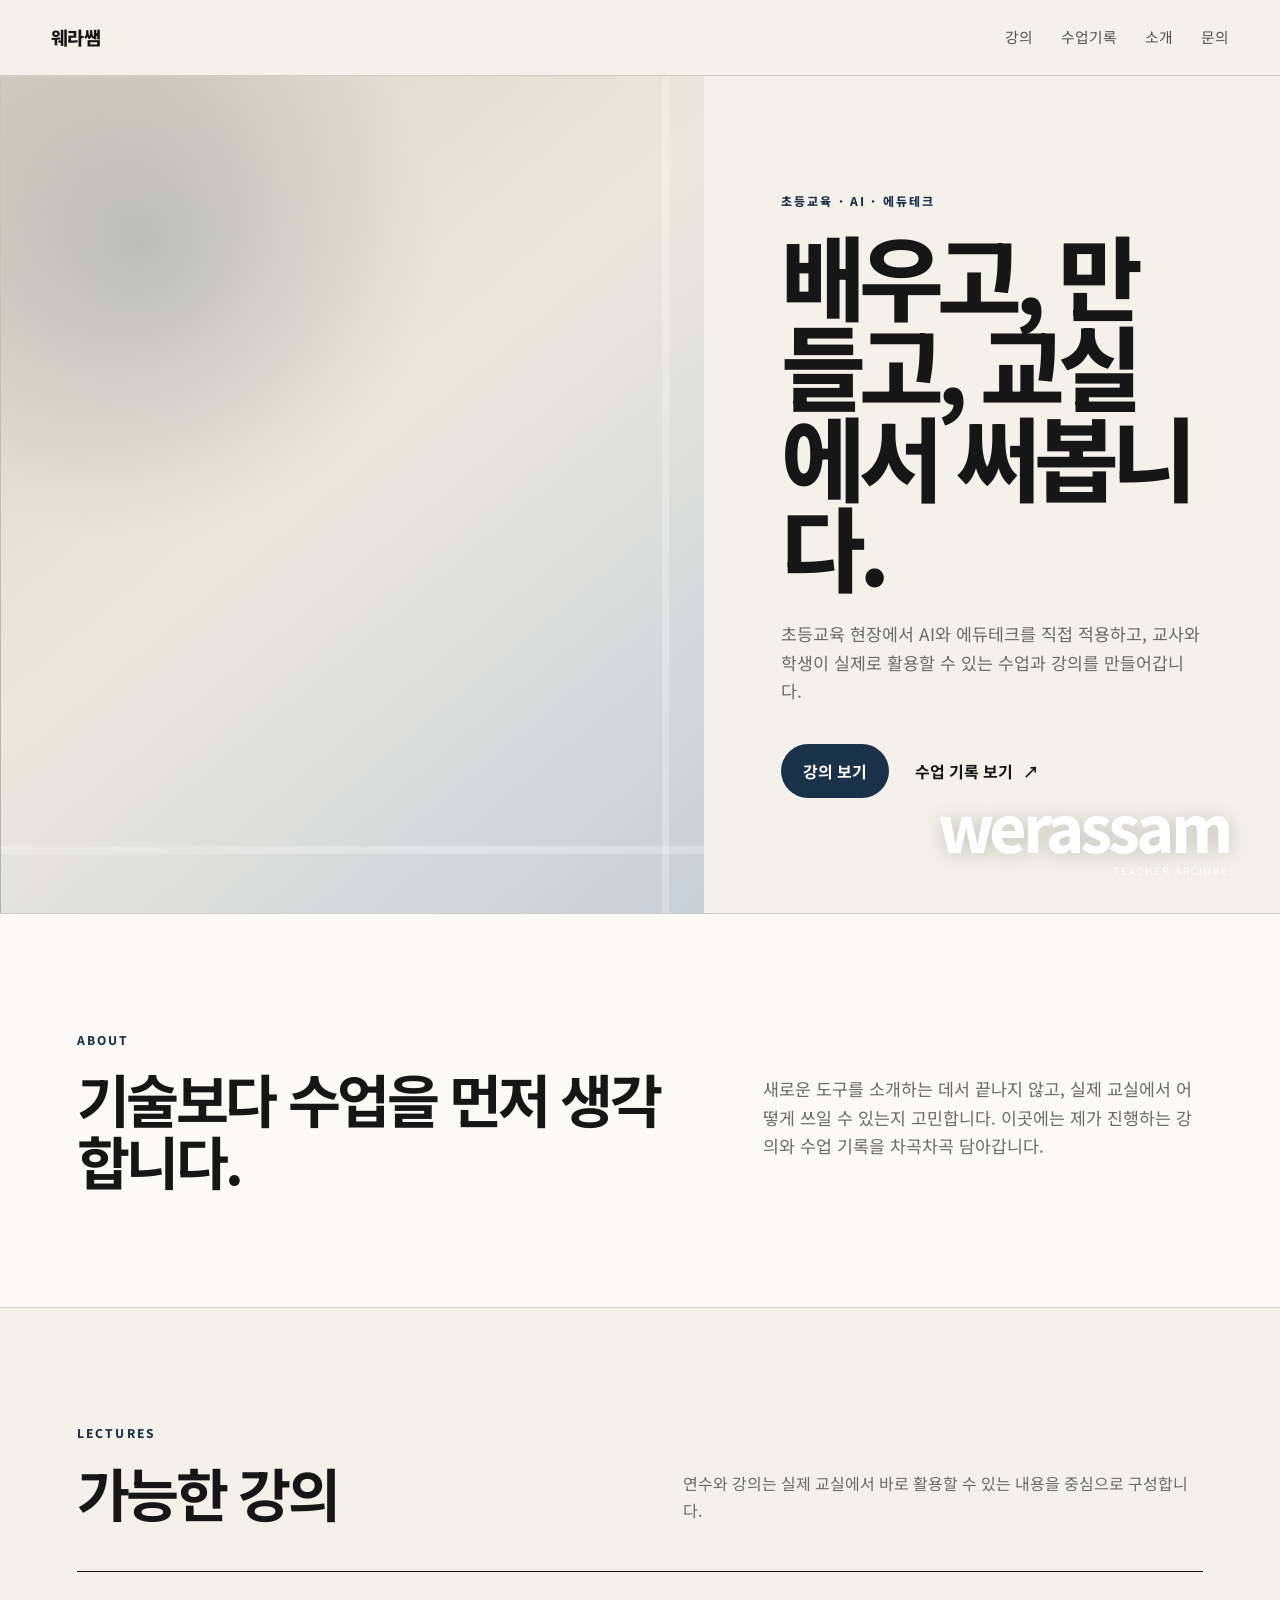
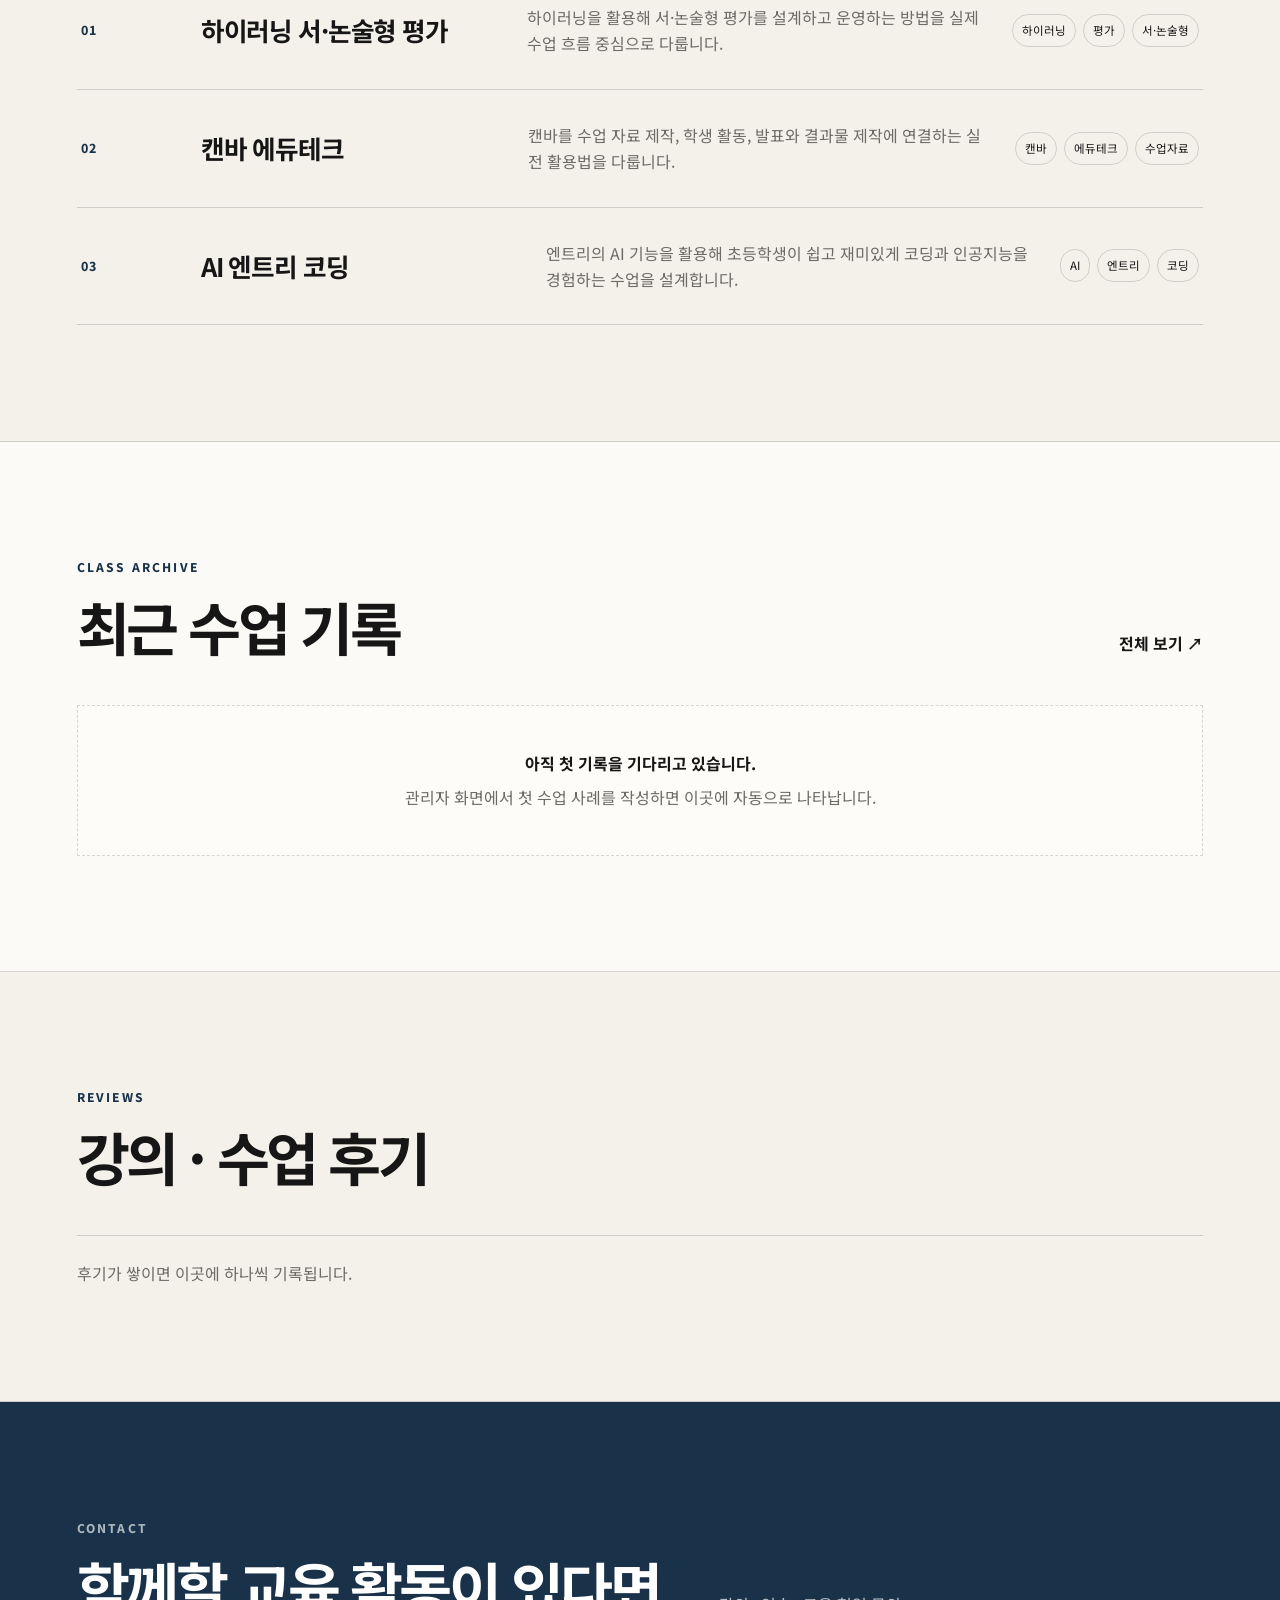
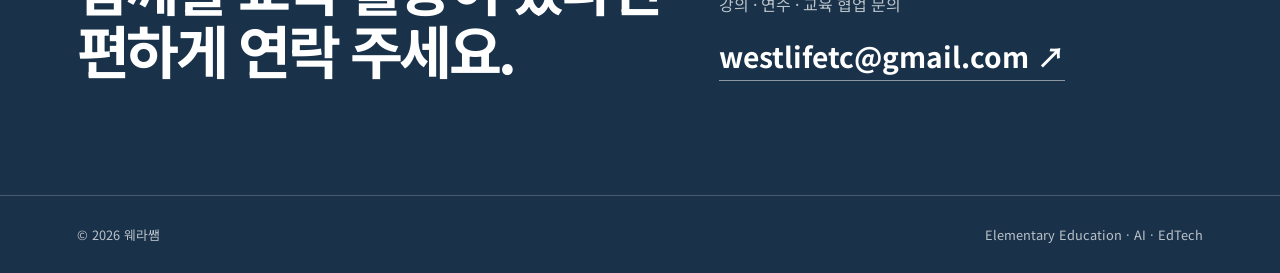
==== commit 03405103: "Update hero brand to werassam" ====
--- a/index.html
+++ b/index.html
@@ -34,7 +34,7 @@
         </div>
       </div>
       <div class="hero-stamp" aria-hidden="true">
-        <span>WERA</span>
+        <span>werassam</span>
         <small>TEACHER ARCHIVE</small>
       </div>
     </section>
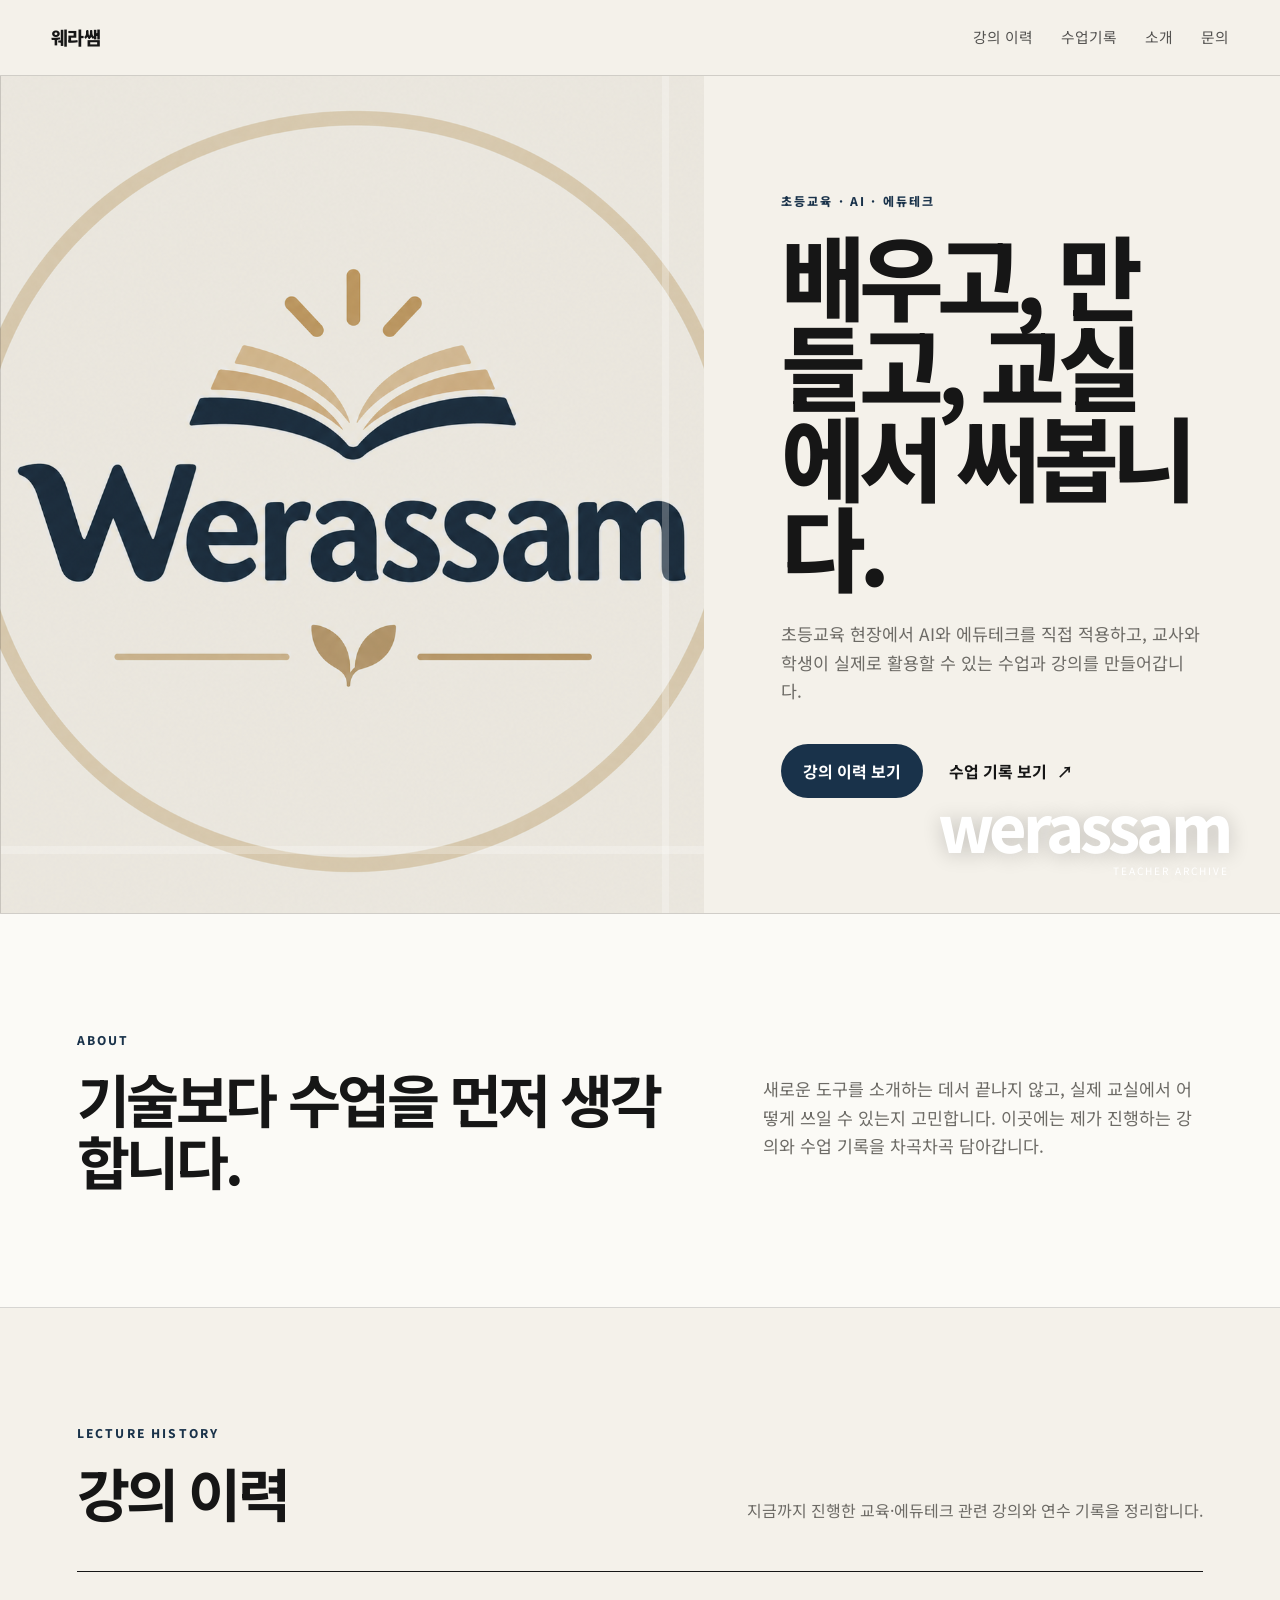
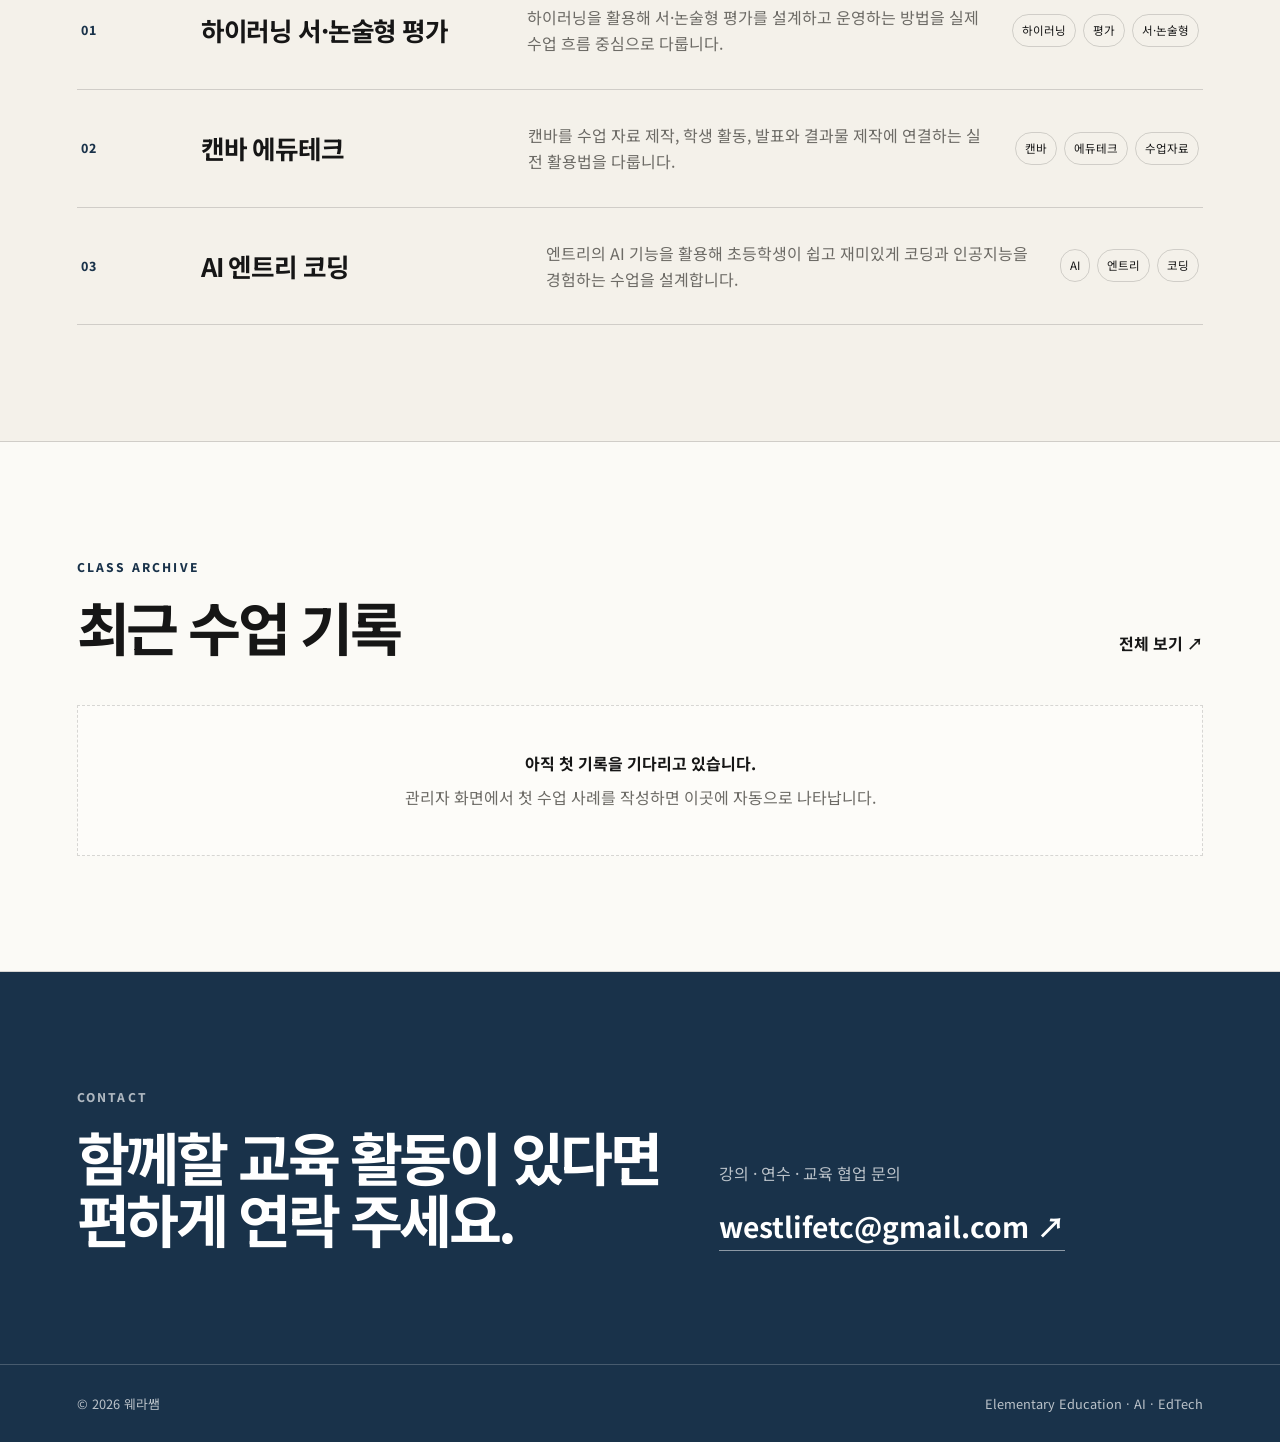
==== commit f6dff591: "Change lecture section to lecture history" ====
--- a/index.html
+++ b/index.html
@@ -3,7 +3,7 @@
 <head>
   <meta charset="utf-8">
   <meta name="viewport" content="width=device-width, initial-scale=1">
-  <meta name="description" content="웨라쌤 - 초등교육, AI, 에듀테크 강의와 수업 기록">
+  <meta name="description" content="웨라쌤 - 초등교육, AI, 에듀테크 강의 이력과 수업 기록">
   <title>웨라쌤 | 초등교육 · AI · 에듀테크</title>
   <link rel="preconnect" href="https://fonts.googleapis.com">
   <link rel="preconnect" href="https://fonts.gstatic.com" crossorigin>
@@ -14,7 +14,7 @@
   <header class="topbar">
     <a class="brand" href="./" data-site-name>웨라쌤</a>
     <nav>
-      <a href="#lectures">강의</a>
+      <a href="#lectures">강의 이력</a>
       <a href="archive.html">수업기록</a>
       <a href="#about">소개</a>
       <a href="#contact">문의</a>
@@ -29,7 +29,7 @@
         <h1 data-hero-title>배우고, 만들고,<br>교실에서 써봅니다.</h1>
         <p class="hero-desc" data-hero-description></p>
         <div class="hero-actions">
-          <a class="btn primary" href="#lectures">강의 보기</a>
+          <a class="btn primary" href="#lectures">강의 이력 보기</a>
           <a class="btn text" href="archive.html">수업 기록 보기 <span>↗</span></a>
         </div>
       </div>
@@ -50,10 +50,10 @@
     <section class="lectures" id="lectures">
       <div class="section-head">
         <div>
-          <p class="section-label">LECTURES</p>
-          <h2>가능한 강의</h2>
+          <p class="section-label">LECTURE HISTORY</p>
+          <h2>강의 이력</h2>
         </div>
-        <p>연수와 강의는 실제 교실에서 바로 활용할 수 있는 내용을 중심으로 구성합니다.</p>
+        <p>지금까지 진행한 교육·에듀테크 관련 강의와 연수 기록을 정리합니다.</p>
       </div>
       <div class="lecture-list" id="lectureList"></div>
     </section>
